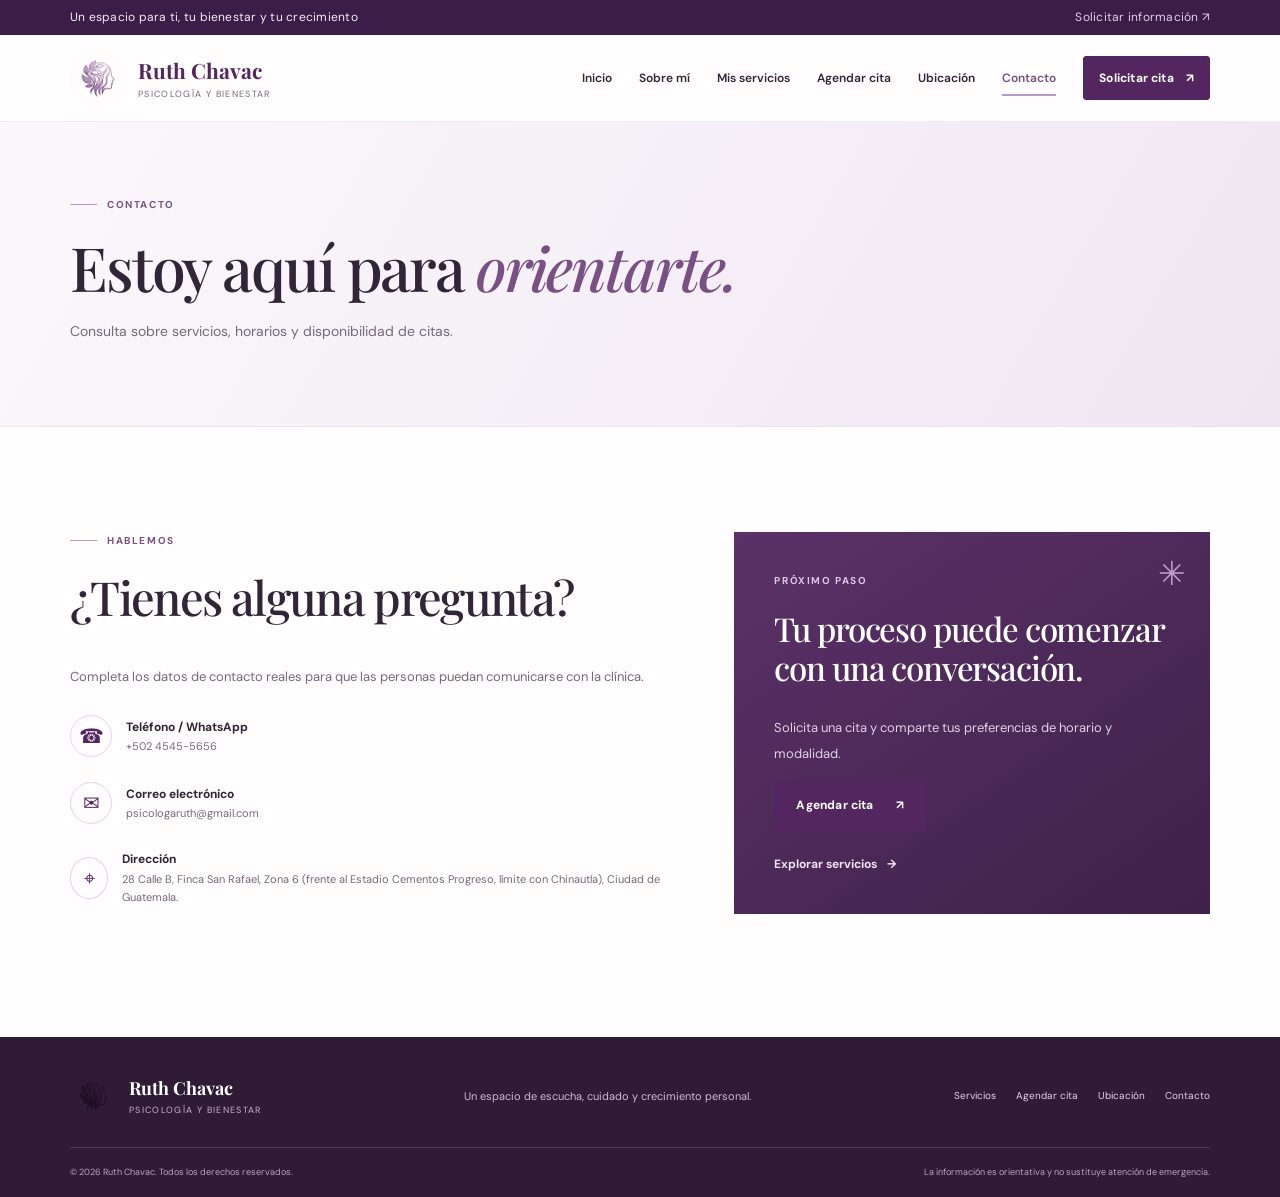
==== contacto.html @ e332475e "Add files via upload" ====
<!DOCTYPE html>
<html lang="es">

<head>
    <meta charset="UTF-8">
    <meta name="viewport" content="width=device-width, initial-scale=1.0">

    <!-- Descripción de la página -->
    <meta
        name="description"
        content="Información de contacto de Ruth Chavac."
    >

    <title>Contacto | Ruth Chavac</title>

    <!-- Fuentes de Google -->
    <link rel="preconnect" href="https://fonts.googleapis.com">
    <link
        rel="preconnect"
        href="https://fonts.gstatic.com"
        crossorigin
    >

    <link
        href="https://fonts.googleapis.com/css2?family=DM+Sans:wght@400;500;600;700&family=Playfair+Display:wght@500;600;700&display=swap"
        rel="stylesheet"
    >

    <!-- Estilos y JavaScript -->
    <link rel="stylesheet" href="styles.css">
    <script src="script.js" defer></script>
</head>

<body>

    <!-- Barra superior -->
    <div class="topbar">
        <div class="container topbar-inner">

            <span>
                Un espacio para ti, tu bienestar y tu crecimiento
            </span>

            <a href="contacto.html">
                Solicitar información
                <span aria-hidden="true">↗</span>
            </a>

        </div>
    </div>

    <!-- Encabezado y menú de navegación -->
    <header class="header">
        <div class="container nav-wrap">

            <!-- Logotipo y nombre -->
            <a
                class="brand"
                href="index.html"
                aria-label="Ruth Chavac, inicio"
            >
                <img
                    src="logo-ruth-chavac.jpg"
                    alt="Logotipo de Ruth Chavac"
                >

                <span>
                    <strong>Ruth Chavac</strong>
                    <small>PSICOLOGÍA Y BIENESTAR</small>
                </span>
            </a>

            <!-- Botón del menú móvil -->
            <button
                class="menu-toggle"
                id="menuToggle"
                aria-label="Abrir menú"
                aria-expanded="false"
            >
                ☰
            </button>

            <!-- Navegación principal -->
            <nav class="nav" id="mainNav">

                <a href="index.html">Inicio</a>
                <a href="sobre-mi.html">Sobre mí</a>
                <a href="servicios.html">Mis servicios</a>
                <a href="agendar.html">Agendar cita</a>
                <a href="ubicacion.html">Ubicación</a>

                <a href="contacto.html" class="active">
                    Contacto
                </a>

                <a class="btn btn-small" href="agendar.html">
                    Solicitar cita
                    <span>↗</span>
                </a>

            </nav>

        </div>
    </header>

    <!-- Contenido principal -->
    <main>

        <!-- Presentación de la página -->
        <section class="page-hero">
            <div class="container">

                <p class="eyebrow">
                    <span class="eyebrow-line"></span>
                    CONTACTO
                </p>

                <h1>
                    Estoy aquí para
                    <em>orientarte.</em>
                </h1>

                <p>
                    Consulta sobre servicios, horarios y disponibilidad
                    de citas.
                </p>

            </div>
        </section>

        <!-- Información de contacto -->
        <section class="section">
            <div class="container contact-page-grid">

                <!-- Datos de contacto -->
                <div>

                    <p class="eyebrow">
                        <span class="eyebrow-line"></span>
                        HABLEMOS
                    </p>

                    <h2>¿Tienes alguna pregunta?</h2>

                    <p>
                        Completa los datos de contacto reales para que
                        las personas puedan comunicarse con la clínica.
                    </p>

                    <!-- Teléfono o WhatsApp -->
                    <div class="contact-info-card">

                        <span class="detail-icon">☎</span>

                        <div>
                            <strong>Teléfono / WhatsApp</strong>
                            <small>+502 4545-5656</small>
                        </div>

                    </div>

                    <!-- Correo electrónico -->
                    <div class="contact-info-card">

                        <span class="detail-icon">✉</span>

                        <div>
                            <strong>Correo electrónico</strong>
                            <small>psicologaruth@gmail.com</small>
                        </div>

                    </div>

                    <!-- Dirección del consultorio -->
                    <div class="contact-info-card">

                        <span class="detail-icon">⌖</span>

                        <div>
                            <strong>Dirección</strong>
                            <small>
                                28 Calle B, Finca San Rafael, Zona 6 (frente al Estadio Cementos Progreso, límite con Chinautla), Ciudad de Guatemala. 

                            </small>
                        </div>

                    </div>

                
                </div>

                <!-- Panel de siguiente paso -->
                <div class="contact-panel">

                    <span class="panel-flower">✳</span>

                    <p class="eyebrow">
                        PRÓXIMO PASO
                    </p>

                    <h2>
                        Tu proceso puede comenzar con una conversación.
                    </h2>

                    <p>
                        Solicita una cita y comparte tus preferencias
                        de horario y modalidad.
                    </p>

                    <!-- Botón para agendar -->
                    <a class="btn" href="agendar.html">
                        Agendar cita
                        <span>↗</span>
                    </a>

                    <!-- Enlace a los servicios -->
                    <a class="text-link" href="servicios.html">
                        Explorar servicios
                        <span>→</span>
                    </a>

                </div>

            </div>
        </section>

    </main>

    <!-- Pie de página -->
    <footer class="footer">

        <div class="container footer-main">

            <!-- Logotipo del pie de página -->
            <a class="brand footer-brand" href="index.html">

                <img
                    src="logo-ruth-chavac.jpg"
                    alt=""
                >

                <span>
                    <strong>Ruth Chavac</strong>
                    <small>PSICOLOGÍA Y BIENESTAR</small>
                </span>

            </a>

            <p>
                Un espacio de escucha, cuidado y crecimiento personal.
            </p>

            <!-- Enlaces del pie de página -->
            <div class="footer-links">
                <a href="servicios.html">Servicios</a>
                <a href="agendar.html">Agendar cita</a>
                <a href="ubicacion.html">Ubicación</a>
                <a href="contacto.html">Contacto</a>
            </div>

        </div>

        <!-- Derechos reservados y aviso -->
        <div class="container footer-bottom">

            <span>
                © <span id="year"></span>
                Ruth Chavac. Todos los derechos reservados.
            </span>

            <span>
                La información es orientativa y no sustituye atención
                de emergencia.
            </span>

        </div>

    </footer>

    <!-- Botón para volver al inicio -->
    <button
        id="backToTop"
        class="back-to-top"
        aria-label="Volver arriba"
    >
        ↑
    </button>

</body>
</html>
---- styles.css ----
/* Ruth Chavac — paleta inspirada en el logotipo: ciruela, lavanda y marfil */
:root{--plum:#54265f;--plum-dark:#3c1d47;--purple:#795083;--lavender:#b79ac5;--lilac:#eadfee;--pale:#f8f5f8;--cream:#fffdfd;--ink:#302638;--muted:#746a78;--line:#e8e0e9;--white:#fff;--shadow:0 20px 55px rgba(66,34,75,.10)}
*{box-sizing:border-box}html{scroll-behavior:smooth;scroll-padding-top:90px}body{margin:0;background:var(--cream);color:var(--ink);font-family:"DM Sans",sans-serif;font-size:15px;line-height:1.7}a{color:inherit;text-decoration:none}button,input,select{font:inherit}.container{width:min(1140px,calc(100% - 48px));margin:0 auto}.topbar{background:var(--plum-dark);color:#f4edf6;font-size:12px;letter-spacing:.02em}.topbar-inner{min-height:35px;display:flex;align-items:center;justify-content:space-between}.topbar a{color:#e3cfe9}.header{position:sticky;top:0;z-index:20;background:rgba(255,253,253,.94);backdrop-filter:blur(12px);border-bottom:1px solid rgba(84,38,95,.08)}.nav-wrap{min-height:86px;display:flex;align-items:center;justify-content:space-between;gap:25px}.brand{display:flex;align-items:center;gap:11px;flex-shrink:0}.brand img{width:57px;height:57px;object-fit:contain;border-radius:50%;mix-blend-mode:multiply}.brand span{display:flex;flex-direction:column;line-height:1.35}.brand strong{font-family:"Playfair Display",serif;font-size:21px;color:var(--plum)}.brand small{font-size:9px;letter-spacing:.15em;color:var(--muted);margin-top:4px}.nav{display:flex;align-items:center;gap:27px;font-size:12px;font-weight:600}.nav>a:not(.btn){transition:color .2s}.nav>a:not(.btn):hover,.text-link:hover{color:var(--purple)}.btn{display:inline-flex;align-items:center;justify-content:center;gap:22px;padding:14px 21px;border:1px solid var(--plum);border-radius:3px;background:var(--plum);color:white;font-size:12px;font-weight:700;letter-spacing:.015em;transition:transform .2s,background .2s,box-shadow .2s;cursor:pointer}.btn:hover{background:var(--plum-dark);transform:translateY(-2px);box-shadow:0 9px 22px #54265f26}.btn-small{padding:11px 15px;gap:12px}.menu-toggle{display:none;background:none;border:0;color:var(--plum);font-size:26px;cursor:pointer}.hero{position:relative;overflow:hidden;background:linear-gradient(120deg,#fbf8fc 0%,#f5edf7 56%,#f0e6f2 100%);padding:78px 0 0}.hero-grid{position:relative;z-index:1;display:grid;grid-template-columns:1.02fr .98fr;align-items:center;min-height:465px;gap:45px}.hero-copy{padding:12px 0 42px}.eyebrow{display:flex;align-items:center;gap:10px;color:var(--purple);font-size:10px;letter-spacing:.16em;font-weight:700;margin:0 0 20px}.eyebrow-line{display:inline-block;width:27px;height:1px;background:var(--lavender)}h1,h2,h3,p{margin-top:0}h1,h2{font-family:"Playfair Display",serif;font-weight:500;line-height:1.13;letter-spacing:-.035em}h1{font-size:clamp(43px,5.2vw,68px);max-width:610px;margin-bottom:23px}h1 em,h2 em{font-weight:500;color:var(--purple)}.hero-text{max-width:485px;color:#6f6373;font-size:15px;line-height:1.9}.hero-actions{display:flex;align-items:center;gap:27px;margin-top:28px}.text-link{font-size:12px;font-weight:700;color:var(--plum);transition:color .2s}.text-link span{margin-left:7px}.hero-note{display:flex;align-items:center;gap:12px;margin-top:40px}.note-icon{display:grid;place-items:center;width:39px;height:39px;border-radius:50%;background:#e8d8ed;color:var(--plum);font-size:19px}.hero-note span:last-child,.floating-note span:last-child{display:flex;flex-direction:column}.hero-note strong,.floating-note strong{font-size:12px}.hero-note small,.floating-note small{font-size:10px;color:var(--muted)}.hero-art{position:relative;display:flex;align-items:center;justify-content:center;min-height:420px}.logo-card{position:relative;z-index:2;width:min(390px,83%);aspect-ratio:1/1;display:grid;place-items:center;border-radius:50%;background:#fffdfd;border:1px solid #e6d6ea;box-shadow:0 30px 75px #54265f18;overflow:hidden}.logo-card:before{content:"";position:absolute;inset:17px;border:1px solid #e9ddec;border-radius:50%}.logo-card img{width:91%;height:91%;object-fit:contain;mix-blend-mode:multiply}.art-orbit{position:absolute;border:1px solid #d9c3e0;border-radius:50%;transform:rotate(-25deg)}.orbit-a{width:450px;height:350px}.orbit-b{width:510px;height:390px;transform:rotate(25deg);border-color:#e7d9ea}.floating-note{position:absolute;z-index:3;right:-5px;bottom:62px;display:flex;align-items:center;gap:11px;background:white;padding:14px 18px;box-shadow:var(--shadow);border-radius:5px}.floating-icon{display:grid;place-items:center;background:#f1e7f3;color:var(--plum);width:35px;height:35px;border-radius:50%;font-size:20px}.decor-dot{position:absolute;width:9px;height:9px;background:#a980b8;border-radius:50%}.dot-a{top:55px;right:70px}.dot-b{bottom:85px;left:48px;width:13px;height:13px}.dot-c{top:115px;left:25px;width:6px;height:6px}.hero-shape{position:absolute;border:1px solid #e9ddec;border-radius:50%}.shape-one{width:220px;height:220px;left:-145px;top:100px}.shape-two{width:280px;height:280px;right:-205px;bottom:-80px}.trust-row{position:relative;z-index:2;display:grid;grid-template-columns:repeat(3,1fr);border-top:1px solid #e4d8e7;padding:22px 0;margin-top:5px}.trust-row div{display:flex;align-items:center;gap:13px;padding-left:30px;border-right:1px solid #e4d8e7}.trust-row div:first-child{padding-left:0}.trust-row div:last-child{border:0}.trust-row strong{font-family:"Playfair Display",serif;font-size:21px;color:var(--lavender);font-weight:500}.trust-row span{font-size:11px;color:#6e6272}.section{padding:105px 0}.intro-grid{display:grid;grid-template-columns:.55fr 1.05fr .9fr;gap:35px;align-items:start}.section-kicker{display:flex;gap:10px;align-items:center;color:var(--purple);font-size:10px;letter-spacing:.15em;font-weight:700;padding-top:10px}.intro-content h2,.section-heading h2,.booking-copy h2,.location-copy h2{font-size:clamp(34px,4vw,48px);margin-bottom:21px}.lead{font-family:"Playfair Display",serif;font-size:20px;color:var(--purple);margin-bottom:12px}.intro-content>p:not(.lead){font-size:13px;color:var(--muted);line-height:2}.demo-note{border-left:2px solid var(--lavender);padding:10px 13px;background:var(--pale);font-size:11px!important}.intro-content .text-link{display:inline-block;margin-top:10px}.intro-visual{position:relative;min-height:330px;display:grid;place-items:center}.visual-ring{position:absolute;width:270px;height:270px;border:1px solid #d7c0de;border-radius:50%;box-shadow:0 0 0 20px #f8f2fa,0 0 0 21px #eaddec}.quote-card{position:relative;width:235px;min-height:205px;padding:28px;background:linear-gradient(145deg,#5b3268,#3f2149);color:white;display:flex;flex-direction:column;justify-content:center;box-shadow:var(--shadow)}.quote-mark{font-family:Georgia,serif;font-size:50px;line-height:.8;color:#d7b9e0}.quote-card p{font-family:"Playfair Display",serif;font-size:19px;line-height:1.5;margin:10px 0}.quote-signature{font-size:10px;color:#ddc9e3;letter-spacing:.1em}.leaf-mark{position:absolute;right:10px;top:18px;color:#b999c4;font-size:30px}.services-section{background:var(--pale)}.section-heading{display:flex;align-items:end;justify-content:space-between;gap:50px;margin-bottom:38px}.section-heading h2{margin-bottom:0}.section-heading>p{max-width:420px;color:var(--muted);font-size:13px;margin-bottom:5px}.services-grid{display:grid;grid-template-columns:repeat(4,1fr);gap:16px}.service-card{position:relative;min-height:300px;padding:27px 23px;background:white;border:1px solid #eee6ef;transition:transform .25s,box-shadow .25s}.service-card:hover{transform:translateY(-5px);box-shadow:var(--shadow)}.service-card.featured{background:var(--plum);color:white;border-color:var(--plum)}.service-icon{width:45px;height:45px;display:grid;place-items:center;border-radius:50%;background:#f2e8f4;color:var(--plum);font-size:23px;margin-bottom:25px}.featured .service-icon{background:#754c81;color:white}.service-number{font-size:9px;letter-spacing:.14em;color:#9b81a4;font-weight:700}.featured .service-number{color:#d7b8df}.service-card h3{font-family:"Playfair Display",serif;font-size:21px;line-height:1.35;font-weight:500;margin:12px 0}.service-card p{font-size:12px;line-height:1.85;color:var(--muted);margin-bottom:20px}.featured p{color:#e1d4e6}.service-link{position:absolute;bottom:22px;left:23px;right:20px;display:flex;justify-content:space-between;align-items:center;font-size:10px;font-weight:700;color:var(--plum)}.featured .service-link{color:#f3e6f7}.disclaimer{font-size:10px;color:#8b7d8e;margin:20px 0 0}.process-band{padding:70px 0;background:linear-gradient(120deg,#4b2857,#61396c);color:white}.process-inner{display:grid;grid-template-columns:1fr .85fr;align-items:center;gap:70px}.eyebrow.light{color:#dec7e5}.light .eyebrow-line{background:#b38cbd}.process-inner h2,.contact-inner h2{font-size:clamp(32px,4vw,45px);margin-bottom:0}.process-inner h2 em{color:#d8b9e1}.process-steps{display:grid;gap:20px}.process-steps>div{display:flex;align-items:center;gap:17px}.process-steps>div>span{display:grid;place-items:center;flex:0 0 38px;height:38px;border:1px solid #a986b4;border-radius:50%;color:#ead8ef;font-family:"Playfair Display",serif;font-size:17px}.process-steps p{display:flex;flex-direction:column;margin:0}.process-steps strong{font-size:12px}.process-steps small{color:#d5c3db;font-size:11px}.booking-grid{display:grid;grid-template-columns:.85fr 1.15fr;gap:85px;align-items:start}.booking-copy{padding-top:25px}.booking-copy>p:not(.eyebrow){font-size:13px;color:var(--muted);line-height:2;max-width:410px}.booking-perk{display:flex;gap:13px;margin-top:26px}.booking-perk>span{display:grid;place-items:center;flex:0 0 28px;height:28px;border-radius:50%;background:#eee2f1;color:var(--plum);font-size:13px}.booking-perk div{display:flex;flex-direction:column}.booking-perk strong{font-size:12px}.booking-perk small{font-size:11px;color:var(--muted);margin-top:3px}.booking-form{background:white;border:1px solid var(--line);padding:34px;box-shadow:0 18px 55px #4d2a5810}.form-heading{display:flex;justify-content:space-between;align-items:center;margin-bottom:24px}.form-overline{font-size:9px;letter-spacing:.15em;color:var(--purple);font-weight:700}.form-heading h3{font-family:"Playfair Display",serif;font-weight:500;font-size:27px;margin:3px 0 0}.form-flower{font-size:28px;color:var(--lavender)}.booking-form label{display:flex;flex-direction:column;gap:7px;font-size:11px;font-weight:700;margin-bottom:17px}.form-row{display:grid;grid-template-columns:1fr 1fr;gap:15px}.booking-form input:not([type=checkbox]),.booking-form select{width:100%;min-width:0;border:1px solid #e4dce6;background:#fdfbfd;padding:12px 11px;color:var(--ink);border-radius:2px;outline:none;font-size:11px;font-weight:400;transition:border .2s,box-shadow .2s}.booking-form input:focus,.booking-form select:focus{border-color:#a883b5;box-shadow:0 0 0 3px #eadfee}.booking-form input::placeholder{color:#a69aa9}.optional{font-weight:400;color:#8e8291}.booking-form .consent{flex-direction:row;align-items:flex-start;gap:10px;font-size:10px;line-height:1.7;color:var(--muted);font-weight:400}.consent input{margin-top:4px;accent-color:var(--plum)}.submit-btn{width:100%;margin-top:3px}.form-privacy{font-size:9px;line-height:1.7;color:#948797;margin:13px 0 0}.form-message{display:none;margin-top:15px;padding:13px;background:#f0e8f3;color:var(--plum);font-size:12px;border-left:3px solid var(--purple)}.form-message.visible{display:block}.location-section{background:#faf7fb}.location-grid{display:grid;grid-template-columns:.8fr 1.2fr;gap:70px;align-items:center}.location-copy>p:not(.eyebrow){color:var(--muted);font-size:13px;line-height:1.9}.location-detail{display:flex;gap:14px;align-items:center;margin:25px 0}.detail-icon{display:grid;place-items:center;width:42px;height:42px;border:1px solid #e3d5e8;border-radius:50%;font-size:20px;color:var(--plum)}.location-detail div{display:flex;flex-direction:column}.location-detail strong{font-size:12px}.location-detail small{font-size:11px;color:var(--muted)}.location-copy .text-link{display:inline-block;margin-top:8px}.map-placeholder{position:relative;min-height:350px;overflow:hidden;background:#eee5f0;border:1px solid #e2d3e7;display:grid;place-items:center}.map-grid{position:absolute;inset:-20%;opacity:.6;background-image:linear-gradient(28deg,transparent 46%,#d5c3dc 47%,#d5c3dc 48%,transparent 49%),linear-gradient(112deg,transparent 46%,#d5c3dc 47%,#d5c3dc 48%,transparent 49%),linear-gradient(0deg,transparent 48%,#fff 49%,#fff 51%,transparent 52%);background-size:110px 90px,150px 120px,80px 80px;transform:rotate(-9deg)}.map-pin{position:relative;z-index:1;display:grid;place-items:center;width:66px;height:66px;border-radius:50% 50% 50% 8px;transform:rotate(-45deg);background:var(--plum);box-shadow:0 10px 30px #54265f3b}.map-pin span{color:white;font-size:30px;transform:rotate(45deg)}.map-label{position:absolute;z-index:2;bottom:28px;left:28px;right:28px;display:flex;flex-direction:column;background:white;padding:16px 20px;box-shadow:var(--shadow)}.map-label strong{font-size:12px}.map-label small{font-size:10px;color:var(--muted)}.map-caption{position:absolute;top:18px;right:18px;background:#fffdfddd;color:var(--purple);font-size:9px;letter-spacing:.12em;padding:7px 10px}.contact-strip{background:var(--plum);color:white;padding:60px 0}.contact-inner{display:flex;align-items:center;justify-content:space-between;gap:35px}.contact-inner h2{font-size:39px}.contact-inner>div:first-child>p:last-child{color:#e0d1e5;font-size:12px;margin:12px 0 0}.btn-light{background:#fff;color:var(--plum);border-color:#fff}.btn-light:hover{background:#f1e6f4;color:var(--plum-dark)}.contact-actions{text-align:right}.contact-actions p{font-size:10px;color:#e0d1e5;margin:8px 0 0}.contact-actions strong{color:white}.footer{background:#2f1b36;color:white;padding:35px 0 0}.footer-main{display:flex;align-items:center;justify-content:space-between;gap:20px;padding-bottom:27px}.footer-brand img{width:48px;height:48px;background:#fff;border-radius:50%}.footer-brand strong{color:#fff;font-size:18px}.footer-brand small{color:#c9b5d0}.footer-main>p{font-size:11px;color:#cbbdce;margin:0}.footer-links{display:flex;gap:20px;font-size:10px;color:#e0d3e5}.footer-links a:hover{color:#fff}.footer-bottom{display:flex;justify-content:space-between;gap:20px;border-top:1px solid #503b57;padding:17px 0;color:#b7a7bc;font-size:9px}.back-to-top{position:fixed;right:22px;bottom:22px;z-index:10;width:40px;height:40px;border:0;background:var(--plum);color:white;font-size:20px;box-shadow:var(--shadow);cursor:pointer;opacity:0;pointer-events:none;transition:opacity .2s}.back-to-top.visible{opacity:1;pointer-events:auto}
@media(max-width:1000px){.nav{gap:15px}.nav-wrap{gap:15px}.nav>a:not(.btn){font-size:11px}.services-grid{grid-template-columns:repeat(2,1fr)}.intro-grid{grid-template-columns:.4fr 1fr}.intro-visual{grid-column:2;min-height:260px}.booking-grid{gap:40px}.location-grid{gap:35px}}
@media(max-width:760px){.container{width:min(100% - 34px,540px)}.topbar-inner{justify-content:center;text-align:center;min-height:32px}.topbar-inner>span{font-size:10px}.topbar-inner>a{display:none}.nav-wrap{min-height:73px}.brand img{width:48px;height:48px}.brand strong{font-size:18px}.menu-toggle{display:block}.nav{display:none;position:absolute;top:73px;left:0;right:0;padding:20px 24px 25px;background:#fffdfd;box-shadow:0 15px 20px #3c1d4710;align-items:stretch;flex-direction:column;gap:17px}.nav.open{display:flex}.nav>a:not(.btn){font-size:13px}.nav .btn{align-self:flex-start}.hero{padding-top:38px}.hero-grid{grid-template-columns:1fr;gap:0}.hero-copy{padding:20px 0 0}.hero-copy .eyebrow{font-size:9px}h1{font-size:48px}.hero-text{font-size:13px}.hero-art{min-height:330px;margin-top:0}.logo-card{width:min(285px,75%)}.orbit-a{width:350px;height:270px}.orbit-b{width:380px;height:300px}.floating-note{right:0;bottom:28px;padding:10px 12px}.trust-row{grid-template-columns:1fr;gap:12px;padding:20px 0}.trust-row div,.trust-row div:first-child{padding:0;border:0}.trust-row strong{font-size:18px}.section{padding:70px 0}.intro-grid{grid-template-columns:1fr;gap:22px}.section-kicker{padding-top:0}.intro-content h2,.section-heading h2,.booking-copy h2,.location-copy h2{font-size:38px}.intro-visual{grid-column:auto;min-height:300px}.section-heading{display:block}.section-heading>p{margin-top:17px}.services-grid{grid-template-columns:1fr}.service-card{min-height:260px;padding:24px}.service-link{left:24px}.process-band{padding:55px 0}.process-inner{grid-template-columns:1fr;gap:30px}.process-inner h2{font-size:36px}.booking-grid{grid-template-columns:1fr;gap:30px}.booking-copy{padding-top:0}.booking-form{padding:24px 18px}.form-row{grid-template-columns:1fr;gap:0}.location-grid{grid-template-columns:1fr;gap:30px}.map-placeholder{min-height:290px}.contact-inner{align-items:flex-start;flex-direction:column}.contact-inner h2{font-size:34px}.contact-actions{text-align:left}.footer-main{align-items:flex-start;flex-direction:column}.footer-main>p{max-width:280px}.footer-bottom{flex-direction:column;gap:7px}.back-to-top{right:14px;bottom:14px}}
@media(prefers-reduced-motion:reduce){html{scroll-behavior:auto}*,*:before,*:after{transition:none!important}}


.nav a.active{color:var(--purple);position:relative}.nav a.active:after{content:"";position:absolute;left:0;right:0;bottom:-8px;height:2px;background:var(--lavender)}.page-hero{padding:74px 0 68px;background:linear-gradient(120deg,#fbf8fc,#f0e6f2);border-bottom:1px solid #eee4f0}.page-hero h1{font-size:clamp(42px,5vw,61px);max-width:800px;margin:0 0 18px}.page-hero p:not(.eyebrow){max-width:650px;color:var(--muted);font-size:14px}.about-page-grid{display:grid;grid-template-columns:.75fr 1.25fr;gap:70px;align-items:center}.about-logo{min-height:330px;display:grid;place-items:center;background:#f7f0f8;border:1px solid #eaddec;border-radius:48% 48% 46% 46%;overflow:hidden}.about-logo img{width:100%;max-width:350px;mix-blend-mode:multiply}.about-page-grid h2,.contact-page-grid h2{font-family:"Playfair Display",serif;font-size:clamp(34px,4vw,47px);font-weight:500;line-height:1.2}.about-page-grid p:not(.eyebrow),.contact-page-grid p:not(.eyebrow){font-size:13px;color:var(--muted);line-height:2}.notice{padding:14px 16px;background:#f5edf7;border-left:3px solid var(--lavender);font-size:11px;line-height:1.8;color:#6b5572;margin:24px 0}.about-page-grid .btn{margin-top:8px}.soft-section{background:var(--pale)}.values-grid{display:grid;grid-template-columns:repeat(3,1fr);gap:24px}.values-grid>div{background:#fff;padding:28px;border:1px solid var(--line)}.values-grid span{font-family:"Playfair Display",serif;font-size:25px;color:var(--lavender)}.values-grid h3{font-family:"Playfair Display",serif;font-size:22px;font-weight:500;margin:12px 0}.values-grid p{font-size:12px;color:var(--muted);line-height:1.9;margin-bottom:0}.service-notice{margin-top:30px}.center-action{text-align:center;margin-top:28px}.split-feature{display:grid;grid-template-columns:1fr 1fr;gap:60px;align-items:center}.split-feature h2{font-size:clamp(34px,4vw,46px)}.split-feature p{color:var(--muted);font-size:13px;line-height:2}.contact-page-grid{display:grid;grid-template-columns:1fr .8fr;gap:70px;align-items:start}.contact-info-card{display:flex;align-items:center;gap:14px;margin:25px 0}.contact-info-card div{display:flex;flex-direction:column}.contact-info-card strong{font-size:12px}.contact-info-card small{font-size:11px;color:var(--muted)}.contact-panel{position:relative;padding:40px;background:linear-gradient(145deg,#5b3268,#3f2149);color:#fff;overflow:hidden}.contact-panel .eyebrow{color:#dec7e5}.contact-panel h2{font-size:33px;color:white}.contact-panel p:not(.eyebrow){color:#e0d1e5}.contact-panel .text-link{display:block;color:#f1e2f6;margin-top:23px}.panel-flower{position:absolute;right:24px;top:14px;color:#bd9ac9;font-size:33px}.booking-form{border-radius:3px}
@media(max-width:1000px){.about-page-grid,.contact-page-grid{gap:35px}.nav{gap:12px}.nav a{font-size:10px!important}}
@media(max-width:760px){.page-hero{padding:48px 0 42px}.page-hero h1{font-size:43px}.about-page-grid,.contact-page-grid,.split-feature{grid-template-columns:1fr;gap:30px}.about-logo{min-height:240px}.about-logo img{max-width:260px}.values-grid{grid-template-columns:1fr}.contact-panel{padding:30px 24px}.nav a.active:after{display:none}}
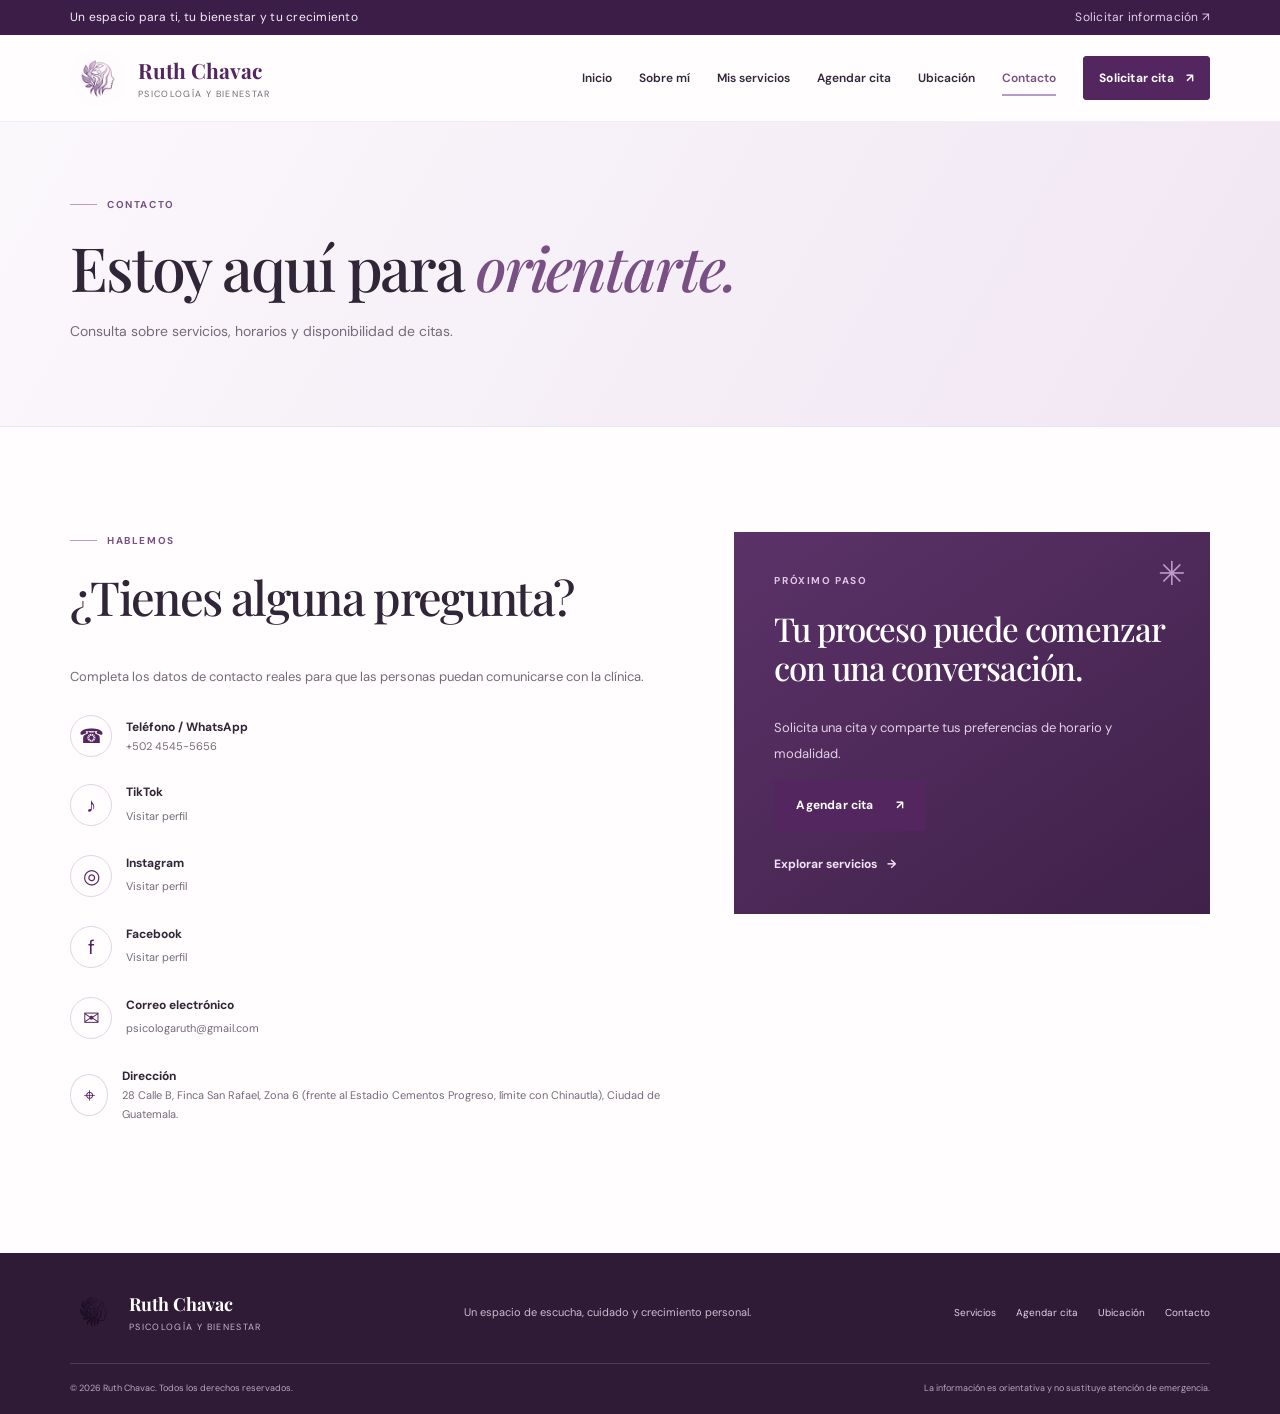
==== commit a19fd727: "contacto.html" ====
--- a/contacto.html
+++ b/contacto.html
@@ -148,28 +148,64 @@
                     </p>
 
                     <!-- Teléfono o WhatsApp -->
-                    <div class="contact-info-card">
-
-                        <span class="detail-icon">☎</span>
-
-                        <div>
-                            <strong>Teléfono / WhatsApp</strong>
-                            <small>+502 4545-5656</small>
-                        </div>
-
-                    </div>
-
-                    <!-- Correo electrónico -->
-                    <div class="contact-info-card">
-
-                        <span class="detail-icon">✉</span>
-
-                        <div>
-                            <strong>Correo electrónico</strong>
-                            <small>psicologaruth@gmail.com</small>
-                        </div>
-
-                    </div>
+                   <!-- Teléfono / WhatsApp -->
+<div class="contact-info-card">
+    <span class="detail-icon">☎</span>
+    <div>
+        <strong>Teléfono / WhatsApp</strong>
+        <small>+502 4545-5656</small>
+    </div>
+</div>
+
+<!-- TikTok -->
+<div class="contact-info-card">
+    <span class="detail-icon">♪</span>
+    <div>
+        <strong>TikTok</strong>
+        <a href="https://www.tiktok.com/@psicobystef?_r=1&_t=ZS-9Ahew08IT4u"
+           target="_blank"
+           rel="noopener noreferrer">
+            <small>Visitar perfil</small>
+        </a>
+    </div>
+</div>
+
+<!-- Instagram -->
+<div class="contact-info-card">
+    <span class="detail-icon">◎</span>
+    <div>
+        <strong>Instagram</strong>
+        <a href="https://www.instagram.com/psicobystef?rpxt=c2QyMTBob2x0dDBi&utm_source=qr"
+           target="_blank"
+           rel="noopener noreferrer">
+            <small>Visitar perfil</small>
+        </a>
+    </div>
+</div>
+
+<!-- Facebook -->
+<div class="contact-info-card">
+    <span class="detail-icon">f</span>
+    <div>
+        <strong>Facebook</strong>
+        <a href="https://www.facebook.com/share/19Zc8JSdeN/?mibextid=wwXIfr"
+           target="_blank"
+           rel="noopener noreferrer">
+            <small>Visitar perfil</small>
+        </a>
+    </div>
+</div>
+
+<!-- Correo electrónico -->
+<div class="contact-info-card">
+    <span class="detail-icon">✉</span>
+    <div>
+        <strong>Correo electrónico</strong>
+        <a href="mailto:psicologaruth@gmail.com">
+            <small>psicologaruth@gmail.com</small>
+        </a>
+    </div>
+</div>
 
                     <!-- Dirección del consultorio -->
                     <div class="contact-info-card">
@@ -287,4 +323,4 @@
     </button>
 
 </body>
-</html>+</html>
